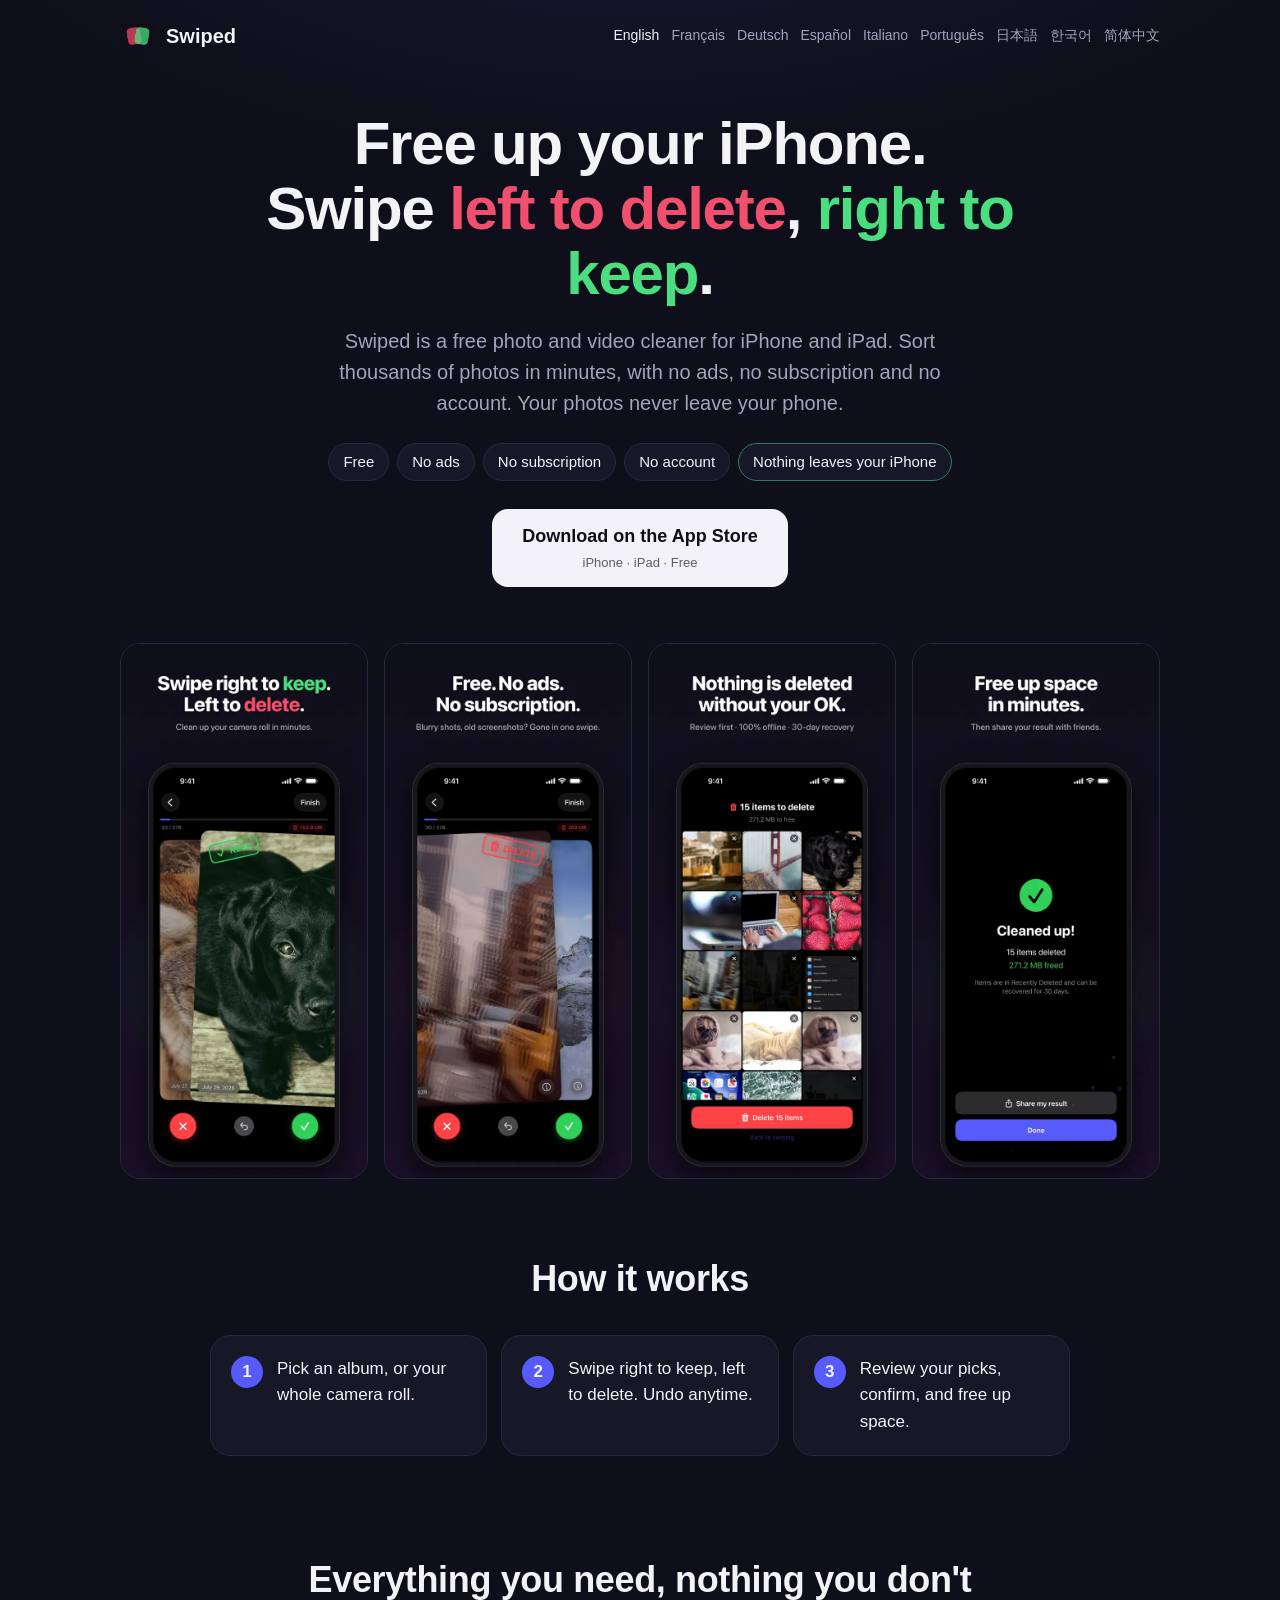
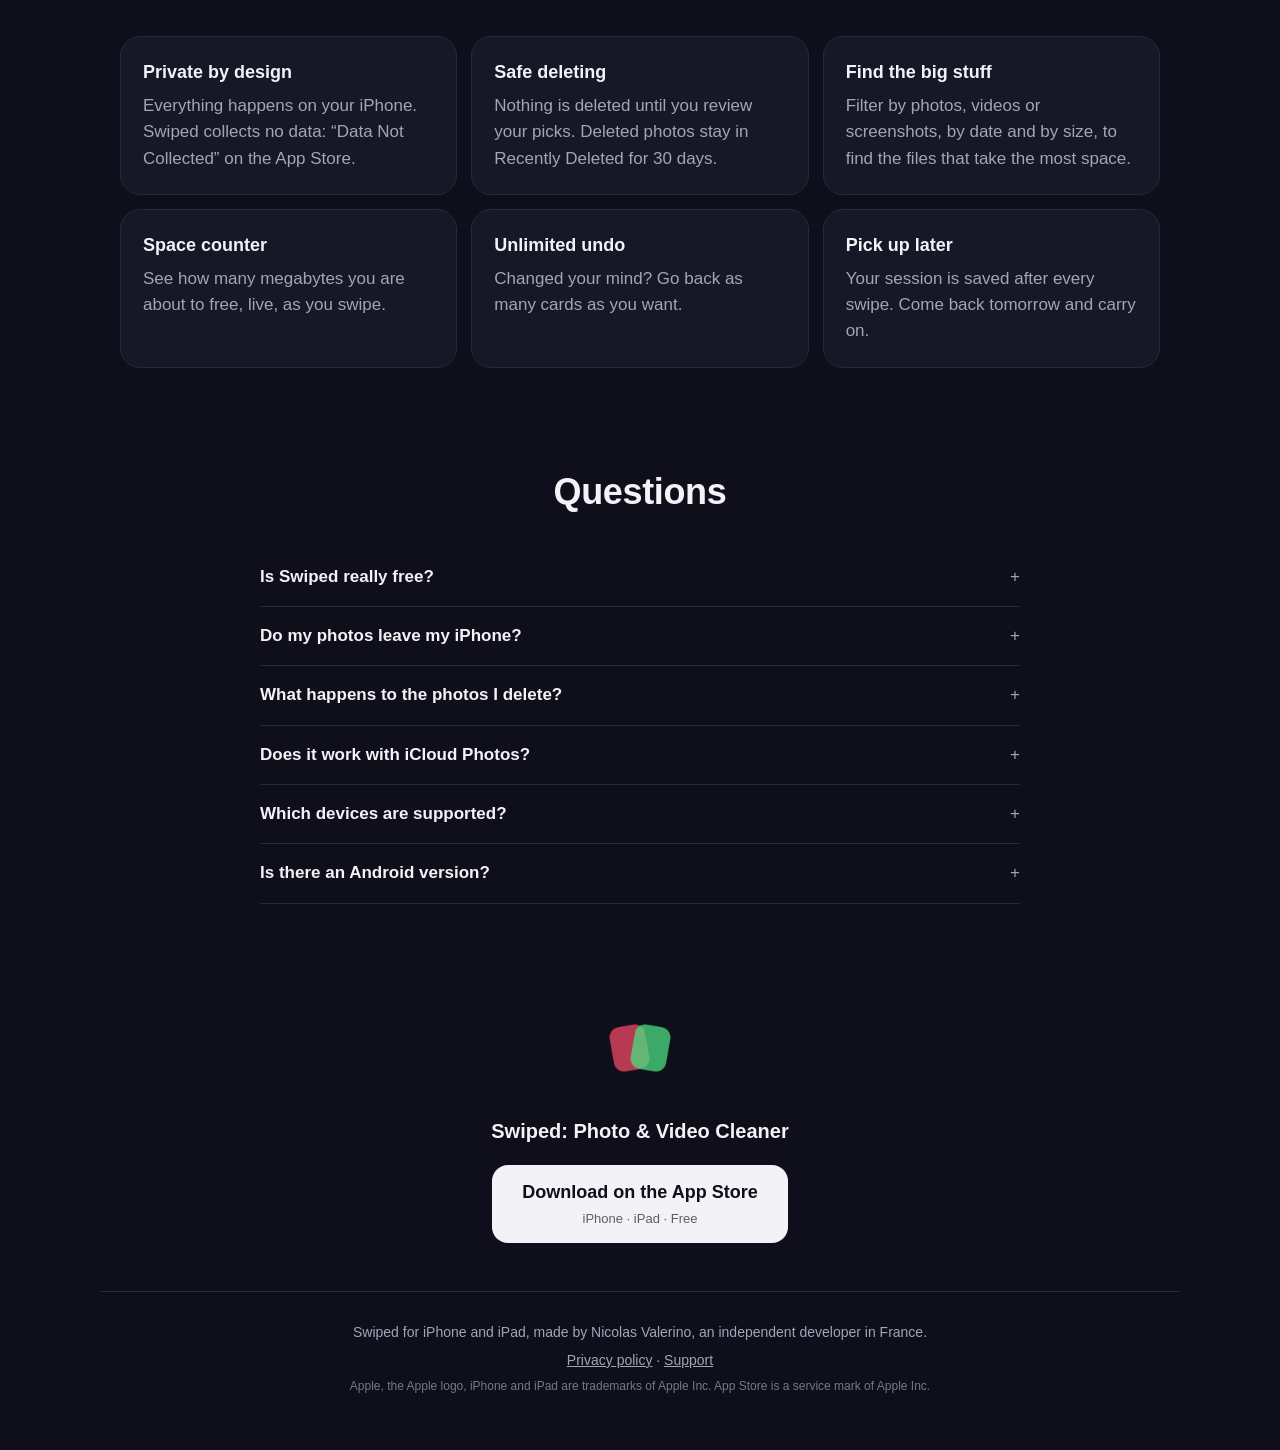
==== index.html @ c84cafde "Site de Swiped : une page en 9 langues, FAQ, données structurées, lien de campagne Co-Authored-By: C" ====
<!doctype html>
<html lang="en">
<head>
<meta charset="utf-8">
<meta name="viewport" content="width=device-width, initial-scale=1">
<title>Swiped – Free photo cleaner for iPhone. Swipe to delete, no ads</title>
<meta name="description" content="Free up iPhone storage by swiping: left to delete, right to keep. Free, no ads, no subscription, no account. Your photos never leave your iPhone.">
<link rel="canonical" href="https://nicovlr.github.io/swiped/">
<link rel="alternate" hreflang="en" href="https://nicovlr.github.io/swiped/">
<link rel="alternate" hreflang="fr" href="https://nicovlr.github.io/swiped/fr/">
<link rel="alternate" hreflang="de" href="https://nicovlr.github.io/swiped/de/">
<link rel="alternate" hreflang="es" href="https://nicovlr.github.io/swiped/es/">
<link rel="alternate" hreflang="it" href="https://nicovlr.github.io/swiped/it/">
<link rel="alternate" hreflang="pt" href="https://nicovlr.github.io/swiped/pt/">
<link rel="alternate" hreflang="ja" href="https://nicovlr.github.io/swiped/ja/">
<link rel="alternate" hreflang="ko" href="https://nicovlr.github.io/swiped/ko/">
<link rel="alternate" hreflang="zh" href="https://nicovlr.github.io/swiped/zh/">
<link rel="alternate" hreflang="x-default" href="https://nicovlr.github.io/swiped/">
<meta name="apple-itunes-app" content="app-id=6761209879">
<meta property="og:type" content="website">
<meta property="og:title" content="Swiped – Free photo cleaner for iPhone. Swipe to delete, no ads">
<meta property="og:description" content="Free up iPhone storage by swiping: left to delete, right to keep. Free, no ads, no subscription, no account. Your photos never leave your iPhone.">
<meta property="og:url" content="https://nicovlr.github.io/swiped/">
<meta property="og:image" content="https://nicovlr.github.io/swiped/img/shots/en_1_swipe_keep.webp">
<meta name="twitter:card" content="summary_large_image">
<meta name="theme-color" content="#0e0f1a">
<link rel="icon" href="img/favicon.png">
<link rel="apple-touch-icon" href="img/apple-touch-icon.png">
<link rel="stylesheet" href="style.css">
<script type="application/ld+json">{"@context": "https://schema.org", "@type": "MobileApplication", "name": "Swiped", "alternateName": "Swiped: Photo & Video Cleaner", "url": "https://nicovlr.github.io/swiped/", "description": "Free up iPhone storage by swiping: left to delete, right to keep. Free, no ads, no subscription, no account. Your photos never leave your iPhone.", "operatingSystem": "iOS 16.0 or later", "applicationCategory": "MultimediaApplication", "inLanguage": ["en", "fr", "de", "es", "it", "pt", "ja", "ko", "zh"], "installUrl": "https://apps.apple.com/app/id6761209879", "image": "https://nicovlr.github.io/swiped/img/icon-512.png", "offers": {"@type": "Offer", "price": "0", "priceCurrency": "USD"}, "author": {"@type": "Person", "name": "Nicolas Valerino"}}</script>
<script type="application/ld+json">{"@context": "https://schema.org", "@type": "FAQPage", "mainEntity": [{"@type": "Question", "name": "Is Swiped really free?", "acceptedAnswer": {"@type": "Answer", "text": "Yes. Swiping, reviewing and deleting are free, with no ads, no subscription and no account. Optional extras may come later as a one-time purchase, never as a subscription."}}, {"@type": "Question", "name": "Do my photos leave my iPhone?", "acceptedAnswer": {"@type": "Answer", "text": "No. Swiped looks at your photos on your iPhone only. It has no server and collects no data."}}, {"@type": "Question", "name": "What happens to the photos I delete?", "acceptedAnswer": {"@type": "Answer", "text": "Nothing is deleted until you confirm. iOS then moves them to Recently Deleted, where you can recover them for 30 days."}}, {"@type": "Question", "name": "Does it work with iCloud Photos?", "acceptedAnswer": {"@type": "Answer", "text": "Yes. Photos stored in iCloud show up too, and deleting a photo in Swiped deletes it everywhere, just like in the Photos app."}}, {"@type": "Question", "name": "Which devices are supported?", "acceptedAnswer": {"@type": "Answer", "text": "iPhone and iPad with iOS 16 or later, in 9 languages."}}, {"@type": "Question", "name": "Is there an Android version?", "acceptedAnswer": {"@type": "Answer", "text": "No. Swiped is made for iPhone and iPad only. Apps with a similar name on Android or elsewhere on the App Store are not related to it."}}]}</script>
</head>
<body>
<header class=top>
  <a class=brand href=""><img src="img/icon-512.png" alt="" width="36" height="36">Swiped</a>
  <nav class=langs aria-label="Language"><a href="" lang="en" aria-current=page>English</a> <a href="fr/" lang="fr">Français</a> <a href="de/" lang="de">Deutsch</a> <a href="es/" lang="es">Español</a> <a href="it/" lang="it">Italiano</a> <a href="pt/" lang="pt">Português</a> <a href="ja/" lang="ja">日本語</a> <a href="ko/" lang="ko">한국어</a> <a href="zh/" lang="zh">简体中文</a></nav>
</header>

<main>
<section class=hero>
  <div class=hero-text>
    <h1>Free up your iPhone.<br>Swipe <em class=del>left to delete</em>, <em class=keep>right to keep</em>.</h1>
    <p class=sub>Swiped is a free photo and video cleaner for iPhone and iPad. Sort thousands of photos in minutes, with no ads, no subscription and no account. Your photos never leave your phone.</p>
    <ul class=pills><li>Free</li><li>No ads</li><li>No subscription</li><li>No account</li><li>Nothing leaves your iPhone</li></ul>
    <a class=store href="https://apps.apple.com/app/apple-store/id6761209879?pt=128690377&amp;ct=site&amp;mt=8">Download on the App Store<small>iPhone · iPad · Free</small></a>
  </div>
  <div class=shots>
<img src="img/shots/en_1_swipe_keep.webp" alt="Swipe right to keep a photo" width="600" height="1304" loading="eager">
<img src="img/shots/en_2_swipe_delete.webp" alt="Swipe left to delete a photo" width="600" height="1304" loading="lazy">
<img src="img/shots/en_4_review.webp" alt="Review your picks before deleting" width="600" height="1304" loading="lazy">
<img src="img/shots/en_3_result.webp" alt="Space freed after a cleanup" width="600" height="1304" loading="lazy">
  </div>
</section>

<section class=how>
  <h2>How it works</h2>
  <ol><li><span>1</span>Pick an album, or your whole camera roll.</li><li><span>2</span>Swipe right to keep, left to delete. Undo anytime.</li><li><span>3</span>Review your picks, confirm, and free up space.</li></ol>
</section>

<section class=features>
  <h2>Everything you need, nothing you don&#x27;t</h2>
  <div class=grid><div class=feat><h3>Private by design</h3><p>Everything happens on your iPhone. Swiped collects no data: “Data Not Collected” on the App Store.</p></div><div class=feat><h3>Safe deleting</h3><p>Nothing is deleted until you review your picks. Deleted photos stay in Recently Deleted for 30 days.</p></div><div class=feat><h3>Find the big stuff</h3><p>Filter by photos, videos or screenshots, by date and by size, to find the files that take the most space.</p></div><div class=feat><h3>Space counter</h3><p>See how many megabytes you are about to free, live, as you swipe.</p></div><div class=feat><h3>Unlimited undo</h3><p>Changed your mind? Go back as many cards as you want.</p></div><div class=feat><h3>Pick up later</h3><p>Your session is saved after every swipe. Come back tomorrow and carry on.</p></div></div>
</section>

<section class=faq>
  <h2>Questions</h2>
  <details><summary>Is Swiped really free?</summary><p>Yes. Swiping, reviewing and deleting are free, with no ads, no subscription and no account. Optional extras may come later as a one-time purchase, never as a subscription.</p></details><details><summary>Do my photos leave my iPhone?</summary><p>No. Swiped looks at your photos on your iPhone only. It has no server and collects no data.</p></details><details><summary>What happens to the photos I delete?</summary><p>Nothing is deleted until you confirm. iOS then moves them to Recently Deleted, where you can recover them for 30 days.</p></details><details><summary>Does it work with iCloud Photos?</summary><p>Yes. Photos stored in iCloud show up too, and deleting a photo in Swiped deletes it everywhere, just like in the Photos app.</p></details><details><summary>Which devices are supported?</summary><p>iPhone and iPad with iOS 16 or later, in 9 languages.</p></details><details><summary>Is there an Android version?</summary><p>No. Swiped is made for iPhone and iPad only. Apps with a similar name on Android or elsewhere on the App Store are not related to it.</p></details>
</section>

<section class=cta>
  <img src="img/icon-512.png" alt="" width="96" height="96">
  <p class=cta-name>Swiped: Photo &amp; Video Cleaner</p>
  <a class=store href="https://apps.apple.com/app/apple-store/id6761209879?pt=128690377&amp;ct=site&amp;mt=8">Download on the App Store<small>iPhone · iPad · Free</small></a>
</section>
</main>

<footer>
  <p>Swiped for iPhone and iPad, made by Nicolas Valerino, an independent developer in France.</p>
  <p><a href="https://nicovlr.github.io/swipik-privacy/">Privacy policy</a> · <a href="https://nicovlr.github.io/swipik-privacy/">Support</a></p>
  <p class=legal>Apple, the Apple logo, iPhone and iPad are trademarks of Apple Inc. App Store is a service mark of Apple Inc.</p>
</footer>
</body>
</html>
---- style.css ----
/* Couleurs reprises de l'icône et des captures de l'App Store. */
:root {
  --bg: #0e0f1a;
  --bg-2: #161727;
  --line: #262840;
  --text: #f2f2f7;
  --muted: #a3a4ba;
  --keep: #4ade80;
  --del: #f0506e;
  --accent: #585bfc;
  --radius: 20px;
  color-scheme: dark;
}

* { box-sizing: border-box; }

html { -webkit-text-size-adjust: 100%; }

body {
  margin: 0;
  background: radial-gradient(1200px 600px at 50% -200px, #1d1a3a 0%, var(--bg) 60%) no-repeat, var(--bg);
  color: var(--text);
  font: 17px/1.55 -apple-system, BlinkMacSystemFont, "SF Pro Text", "Segoe UI", "Hiragino Sans",
    "Apple SD Gothic Neo", "PingFang SC", "Noto Sans", sans-serif;
}

a { color: inherit; }

main, .top, footer { max-width: 1080px; margin: 0 auto; padding: 0 20px; }

/* En-tête */
.top {
  display: flex; align-items: center; justify-content: space-between; gap: 16px;
  padding-top: 18px; padding-bottom: 18px; flex-wrap: wrap;
}
.brand { display: flex; align-items: center; gap: 10px; font-weight: 700; font-size: 20px; text-decoration: none; }
.brand img { border-radius: 9px; }
.langs { display: flex; flex-wrap: wrap; gap: 4px 12px; font-size: 14px; }
.langs a { color: var(--muted); text-decoration: none; }
.langs a:hover, .langs a[aria-current] { color: var(--text); }

/* Accroche */
.hero { text-align: center; padding: 40px 0 24px; }
h1 {
  font-size: clamp(34px, 6vw, 60px); line-height: 1.08; letter-spacing: -0.02em;
  margin: 0 auto 20px; max-width: 900px;
}
h1 em { font-style: normal; }
.keep { color: var(--keep); }
.del { color: var(--del); }
.sub { color: var(--muted); font-size: clamp(17px, 2.2vw, 20px); max-width: 680px; margin: 0 auto 24px; }

.pills { list-style: none; padding: 0; margin: 0 0 28px; display: flex; flex-wrap: wrap; justify-content: center; gap: 8px; }
.pills li {
  border: 1px solid var(--line); background: var(--bg-2); border-radius: 999px;
  padding: 6px 14px; font-size: 15px;
}
.pills li:last-child { border-color: color-mix(in srgb, var(--keep) 45%, var(--line)); }

.store {
  display: inline-flex; flex-direction: column; align-items: center; gap: 2px;
  background: var(--text); color: var(--bg); text-decoration: none; font-weight: 700; font-size: 18px;
  padding: 14px 30px; border-radius: 16px; transition: transform 0.15s ease;
}
.store small { font-weight: 500; font-size: 13px; opacity: 0.65; }
.store:hover { transform: translateY(-2px); }

/* Captures : une rangée qui défile sur téléphone, une grille sur grand écran */
.shots {
  display: grid; grid-auto-flow: column; grid-auto-columns: 62%; gap: 16px;
  overflow-x: auto; scroll-snap-type: x mandatory; margin: 44px -20px 0; padding: 0 20px 8px;
  scrollbar-width: none;
}
.shots::-webkit-scrollbar { display: none; }
.shots img {
  width: 100%; height: auto; border-radius: var(--radius); scroll-snap-align: center;
  border: 1px solid var(--line); background: var(--bg-2);
}
@media (min-width: 760px) {
  .shots { grid-auto-flow: row; grid-template-columns: repeat(4, 1fr); overflow: visible; margin: 56px 0 0; padding: 0; }
}

/* Sections */
section { padding: 48px 0; }
h2 { font-size: clamp(26px, 4vw, 36px); letter-spacing: -0.01em; text-align: center; margin: 0 0 28px; }

.how ol { list-style: none; padding: 0; margin: 0 auto; max-width: 860px; display: grid; gap: 14px; }
@media (min-width: 760px) { .how ol { grid-template-columns: repeat(3, 1fr); } }
.how li {
  background: var(--bg-2); border: 1px solid var(--line); border-radius: var(--radius);
  padding: 20px; display: flex; gap: 14px; align-items: flex-start;
}
.how li span {
  flex: none; width: 32px; height: 32px; border-radius: 50%; display: grid; place-items: center;
  background: var(--accent); font-weight: 700;
}

.grid { display: grid; gap: 14px; }
@media (min-width: 640px) { .grid { grid-template-columns: repeat(2, 1fr); } }
@media (min-width: 960px) { .grid { grid-template-columns: repeat(3, 1fr); } }
.feat { background: var(--bg-2); border: 1px solid var(--line); border-radius: var(--radius); padding: 22px; }
.feat h3 { margin: 0 0 6px; font-size: 18px; }
.feat p { margin: 0; color: var(--muted); }

.faq { max-width: 760px; margin: 0 auto; }
details { border-bottom: 1px solid var(--line); padding: 16px 0; }
summary { cursor: pointer; font-weight: 600; list-style: none; display: flex; justify-content: space-between; gap: 16px; }
summary::-webkit-details-marker { display: none; }
summary::after { content: "+"; color: var(--muted); font-weight: 400; }
details[open] summary::after { content: "–"; }
details p { color: var(--muted); margin: 10px 0 0; }

.cta { text-align: center; }
.cta > img { border-radius: 22px; }
.cta-name { font-weight: 700; font-size: 20px; margin: 12px 0 18px; }

footer { color: var(--muted); font-size: 14px; text-align: center; padding-top: 24px; padding-bottom: 48px; border-top: 1px solid var(--line); }
footer p { margin: 6px 0; }
footer .legal { font-size: 12px; opacity: 0.7; }
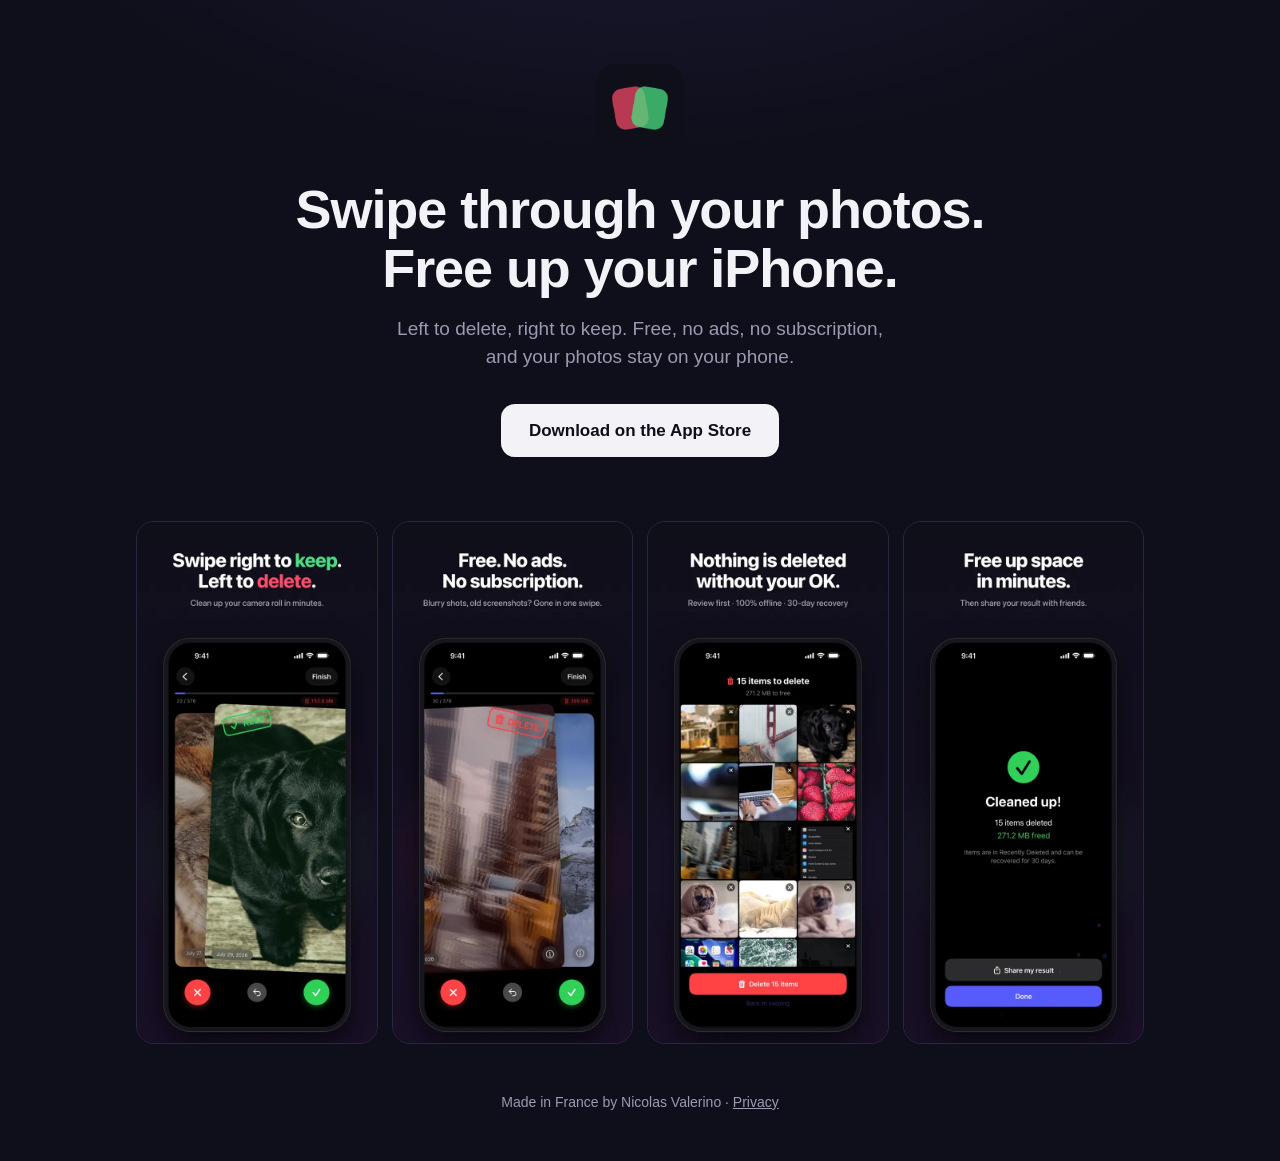
==== commit 6946e74d: "Site : langue détectée automatiquement, page réduite à l'essentiel Co-Authored-By: Claude Opus 5.5 <" ====
--- a/index.html
+++ b/index.html
@@ -3,8 +3,9 @@
 <head>
 <meta charset="utf-8">
 <meta name="viewport" content="width=device-width, initial-scale=1">
-<title>Swiped – Free photo cleaner for iPhone. Swipe to delete, no ads</title>
-<meta name="description" content="Free up iPhone storage by swiping: left to delete, right to keep. Free, no ads, no subscription, no account. Your photos never leave your iPhone.">
+<script>(function(){var s=["fr", "de", "es", "it", "pt", "ja", "ko", "zh"],q=/[?&]lang=([a-z]+)/.exec(location.search),l=q?[q[1]]:(navigator.languages||[navigator.language||""]);for(var i=0;i<l.length;i++){var c=String(l[i]).toLowerCase().split("-")[0];if(c==="en")return;if(s.indexOf(c)>-1){location.replace(c+"/");return}}})();</script>
+<title>Swiped: free photo cleaner for iPhone</title>
+<meta name="description" content="Swipe left to delete, right to keep. A free photo cleaner for iPhone and iPad, with no ads and no subscription. Your photos never leave your phone.">
 <link rel="canonical" href="https://nicovlr.github.io/swiped/">
 <link rel="alternate" hreflang="en" href="https://nicovlr.github.io/swiped/">
 <link rel="alternate" hreflang="fr" href="https://nicovlr.github.io/swiped/fr/">
@@ -18,66 +19,29 @@
 <link rel="alternate" hreflang="x-default" href="https://nicovlr.github.io/swiped/">
 <meta name="apple-itunes-app" content="app-id=6761209879">
 <meta property="og:type" content="website">
-<meta property="og:title" content="Swiped – Free photo cleaner for iPhone. Swipe to delete, no ads">
-<meta property="og:description" content="Free up iPhone storage by swiping: left to delete, right to keep. Free, no ads, no subscription, no account. Your photos never leave your iPhone.">
+<meta property="og:title" content="Swiped: free photo cleaner for iPhone">
+<meta property="og:description" content="Swipe left to delete, right to keep. A free photo cleaner for iPhone and iPad, with no ads and no subscription. Your photos never leave your phone.">
 <meta property="og:url" content="https://nicovlr.github.io/swiped/">
 <meta property="og:image" content="https://nicovlr.github.io/swiped/img/shots/en_1_swipe_keep.webp">
-<meta name="twitter:card" content="summary_large_image">
 <meta name="theme-color" content="#0e0f1a">
 <link rel="icon" href="img/favicon.png">
 <link rel="apple-touch-icon" href="img/apple-touch-icon.png">
 <link rel="stylesheet" href="style.css">
-<script type="application/ld+json">{"@context": "https://schema.org", "@type": "MobileApplication", "name": "Swiped", "alternateName": "Swiped: Photo & Video Cleaner", "url": "https://nicovlr.github.io/swiped/", "description": "Free up iPhone storage by swiping: left to delete, right to keep. Free, no ads, no subscription, no account. Your photos never leave your iPhone.", "operatingSystem": "iOS 16.0 or later", "applicationCategory": "MultimediaApplication", "inLanguage": ["en", "fr", "de", "es", "it", "pt", "ja", "ko", "zh"], "installUrl": "https://apps.apple.com/app/id6761209879", "image": "https://nicovlr.github.io/swiped/img/icon-512.png", "offers": {"@type": "Offer", "price": "0", "priceCurrency": "USD"}, "author": {"@type": "Person", "name": "Nicolas Valerino"}}</script>
-<script type="application/ld+json">{"@context": "https://schema.org", "@type": "FAQPage", "mainEntity": [{"@type": "Question", "name": "Is Swiped really free?", "acceptedAnswer": {"@type": "Answer", "text": "Yes. Swiping, reviewing and deleting are free, with no ads, no subscription and no account. Optional extras may come later as a one-time purchase, never as a subscription."}}, {"@type": "Question", "name": "Do my photos leave my iPhone?", "acceptedAnswer": {"@type": "Answer", "text": "No. Swiped looks at your photos on your iPhone only. It has no server and collects no data."}}, {"@type": "Question", "name": "What happens to the photos I delete?", "acceptedAnswer": {"@type": "Answer", "text": "Nothing is deleted until you confirm. iOS then moves them to Recently Deleted, where you can recover them for 30 days."}}, {"@type": "Question", "name": "Does it work with iCloud Photos?", "acceptedAnswer": {"@type": "Answer", "text": "Yes. Photos stored in iCloud show up too, and deleting a photo in Swiped deletes it everywhere, just like in the Photos app."}}, {"@type": "Question", "name": "Which devices are supported?", "acceptedAnswer": {"@type": "Answer", "text": "iPhone and iPad with iOS 16 or later, in 9 languages."}}, {"@type": "Question", "name": "Is there an Android version?", "acceptedAnswer": {"@type": "Answer", "text": "No. Swiped is made for iPhone and iPad only. Apps with a similar name on Android or elsewhere on the App Store are not related to it."}}]}</script>
+<script type="application/ld+json">{"@context": "https://schema.org", "@type": "MobileApplication", "name": "Swiped", "alternateName": "Swiped: Photo & Video Cleaner", "url": "https://nicovlr.github.io/swiped/", "description": "Swipe left to delete, right to keep. A free photo cleaner for iPhone and iPad, with no ads and no subscription. Your photos never leave your phone.", "operatingSystem": "iOS 16.0 or later", "applicationCategory": "MultimediaApplication", "installUrl": "https://apps.apple.com/app/id6761209879", "image": "https://nicovlr.github.io/swiped/img/icon-512.png", "offers": {"@type": "Offer", "price": "0", "priceCurrency": "USD"}, "author": {"@type": "Person", "name": "Nicolas Valerino"}}</script>
 </head>
 <body>
-<header class=top>
-  <a class=brand href=""><img src="img/icon-512.png" alt="" width="36" height="36">Swiped</a>
-  <nav class=langs aria-label="Language"><a href="" lang="en" aria-current=page>English</a> <a href="fr/" lang="fr">Français</a> <a href="de/" lang="de">Deutsch</a> <a href="es/" lang="es">Español</a> <a href="it/" lang="it">Italiano</a> <a href="pt/" lang="pt">Português</a> <a href="ja/" lang="ja">日本語</a> <a href="ko/" lang="ko">한국어</a> <a href="zh/" lang="zh">简体中文</a></nav>
-</header>
-
 <main>
-<section class=hero>
-  <div class=hero-text>
-    <h1>Free up your iPhone.<br>Swipe <em class=del>left to delete</em>, <em class=keep>right to keep</em>.</h1>
-    <p class=sub>Swiped is a free photo and video cleaner for iPhone and iPad. Sort thousands of photos in minutes, with no ads, no subscription and no account. Your photos never leave your phone.</p>
-    <ul class=pills><li>Free</li><li>No ads</li><li>No subscription</li><li>No account</li><li>Nothing leaves your iPhone</li></ul>
-    <a class=store href="https://apps.apple.com/app/apple-store/id6761209879?pt=128690377&amp;ct=site&amp;mt=8">Download on the App Store<small>iPhone · iPad · Free</small></a>
-  </div>
+  <img class=icon src="img/icon-512.png" alt="Swiped" width="88" height="88">
+  <h1>Swipe through your photos.<br>Free up your iPhone.</h1>
+  <p class=sub>Left to delete, right to keep. Free, no ads, no subscription, and your photos stay on your phone.</p>
+  <a class=store href="https://apps.apple.com/app/apple-store/id6761209879?pt=128690377&amp;ct=site&amp;mt=8">Download on the App Store</a>
   <div class=shots>
 <img src="img/shots/en_1_swipe_keep.webp" alt="Swipe right to keep a photo" width="600" height="1304" loading="eager">
-<img src="img/shots/en_2_swipe_delete.webp" alt="Swipe left to delete a photo" width="600" height="1304" loading="lazy">
-<img src="img/shots/en_4_review.webp" alt="Review your picks before deleting" width="600" height="1304" loading="lazy">
-<img src="img/shots/en_3_result.webp" alt="Space freed after a cleanup" width="600" height="1304" loading="lazy">
+<img src="img/shots/en_2_swipe_delete.webp" alt="Swipe left to delete a photo" width="600" height="1304" loading="eager">
+<img src="img/shots/en_4_review.webp" alt="Review before deleting" width="600" height="1304" loading="lazy">
+<img src="img/shots/en_3_result.webp" alt="Space freed" width="600" height="1304" loading="lazy">
   </div>
-</section>
-
-<section class=how>
-  <h2>How it works</h2>
-  <ol><li><span>1</span>Pick an album, or your whole camera roll.</li><li><span>2</span>Swipe right to keep, left to delete. Undo anytime.</li><li><span>3</span>Review your picks, confirm, and free up space.</li></ol>
-</section>
-
-<section class=features>
-  <h2>Everything you need, nothing you don&#x27;t</h2>
-  <div class=grid><div class=feat><h3>Private by design</h3><p>Everything happens on your iPhone. Swiped collects no data: “Data Not Collected” on the App Store.</p></div><div class=feat><h3>Safe deleting</h3><p>Nothing is deleted until you review your picks. Deleted photos stay in Recently Deleted for 30 days.</p></div><div class=feat><h3>Find the big stuff</h3><p>Filter by photos, videos or screenshots, by date and by size, to find the files that take the most space.</p></div><div class=feat><h3>Space counter</h3><p>See how many megabytes you are about to free, live, as you swipe.</p></div><div class=feat><h3>Unlimited undo</h3><p>Changed your mind? Go back as many cards as you want.</p></div><div class=feat><h3>Pick up later</h3><p>Your session is saved after every swipe. Come back tomorrow and carry on.</p></div></div>
-</section>
-
-<section class=faq>
-  <h2>Questions</h2>
-  <details><summary>Is Swiped really free?</summary><p>Yes. Swiping, reviewing and deleting are free, with no ads, no subscription and no account. Optional extras may come later as a one-time purchase, never as a subscription.</p></details><details><summary>Do my photos leave my iPhone?</summary><p>No. Swiped looks at your photos on your iPhone only. It has no server and collects no data.</p></details><details><summary>What happens to the photos I delete?</summary><p>Nothing is deleted until you confirm. iOS then moves them to Recently Deleted, where you can recover them for 30 days.</p></details><details><summary>Does it work with iCloud Photos?</summary><p>Yes. Photos stored in iCloud show up too, and deleting a photo in Swiped deletes it everywhere, just like in the Photos app.</p></details><details><summary>Which devices are supported?</summary><p>iPhone and iPad with iOS 16 or later, in 9 languages.</p></details><details><summary>Is there an Android version?</summary><p>No. Swiped is made for iPhone and iPad only. Apps with a similar name on Android or elsewhere on the App Store are not related to it.</p></details>
-</section>
-
-<section class=cta>
-  <img src="img/icon-512.png" alt="" width="96" height="96">
-  <p class=cta-name>Swiped: Photo &amp; Video Cleaner</p>
-  <a class=store href="https://apps.apple.com/app/apple-store/id6761209879?pt=128690377&amp;ct=site&amp;mt=8">Download on the App Store<small>iPhone · iPad · Free</small></a>
-</section>
 </main>
-
-<footer>
-  <p>Swiped for iPhone and iPad, made by Nicolas Valerino, an independent developer in France.</p>
-  <p><a href="https://nicovlr.github.io/swipik-privacy/">Privacy policy</a> · <a href="https://nicovlr.github.io/swipik-privacy/">Support</a></p>
-  <p class=legal>Apple, the Apple logo, iPhone and iPad are trademarks of Apple Inc. App Store is a service mark of Apple Inc.</p>
-</footer>
+<footer>Made in France by Nicolas Valerino · <a href="https://nicovlr.github.io/swipik-privacy/">Privacy</a></footer>
 </body>
 </html>
--- a/style.css
+++ b/style.css
@@ -1,14 +1,9 @@
 /* Couleurs reprises de l'icône et des captures de l'App Store. */
 :root {
   --bg: #0e0f1a;
-  --bg-2: #161727;
   --line: #262840;
   --text: #f2f2f7;
-  --muted: #a3a4ba;
-  --keep: #4ade80;
-  --del: #f0506e;
-  --accent: #585bfc;
-  --radius: 20px;
+  --muted: #9a9bb2;
   color-scheme: dark;
 }
 
@@ -18,102 +13,38 @@
 
 body {
   margin: 0;
-  background: radial-gradient(1200px 600px at 50% -200px, #1d1a3a 0%, var(--bg) 60%) no-repeat, var(--bg);
+  background: radial-gradient(1000px 520px at 50% -180px, #1c1a36 0%, var(--bg) 65%) no-repeat, var(--bg);
   color: var(--text);
-  font: 17px/1.55 -apple-system, BlinkMacSystemFont, "SF Pro Text", "Segoe UI", "Hiragino Sans",
+  font: 17px/1.5 -apple-system, BlinkMacSystemFont, "SF Pro Text", "Segoe UI", "Hiragino Sans",
     "Apple SD Gothic Neo", "PingFang SC", "Noto Sans", sans-serif;
+  text-align: center;
 }
 
-a { color: inherit; }
+main { max-width: 1040px; margin: 0 auto; padding: 64px 16px 40px; }
 
-main, .top, footer { max-width: 1080px; margin: 0 auto; padding: 0 20px; }
+.icon { border-radius: 20px; display: block; margin: 0 auto 28px; }
 
-/* En-tête */
-.top {
-  display: flex; align-items: center; justify-content: space-between; gap: 16px;
-  padding-top: 18px; padding-bottom: 18px; flex-wrap: wrap;
-}
-.brand { display: flex; align-items: center; gap: 10px; font-weight: 700; font-size: 20px; text-decoration: none; }
-.brand img { border-radius: 9px; }
-.langs { display: flex; flex-wrap: wrap; gap: 4px 12px; font-size: 14px; }
-.langs a { color: var(--muted); text-decoration: none; }
-.langs a:hover, .langs a[aria-current] { color: var(--text); }
+h1 { font-size: clamp(32px, 5.5vw, 54px); line-height: 1.1; letter-spacing: -0.02em; margin: 0 0 16px; }
 
-/* Accroche */
-.hero { text-align: center; padding: 40px 0 24px; }
-h1 {
-  font-size: clamp(34px, 6vw, 60px); line-height: 1.08; letter-spacing: -0.02em;
-  margin: 0 auto 20px; max-width: 900px;
-}
-h1 em { font-style: normal; }
-.keep { color: var(--keep); }
-.del { color: var(--del); }
-.sub { color: var(--muted); font-size: clamp(17px, 2.2vw, 20px); max-width: 680px; margin: 0 auto 24px; }
-
-.pills { list-style: none; padding: 0; margin: 0 0 28px; display: flex; flex-wrap: wrap; justify-content: center; gap: 8px; }
-.pills li {
-  border: 1px solid var(--line); background: var(--bg-2); border-radius: 999px;
-  padding: 6px 14px; font-size: 15px;
-}
-.pills li:last-child { border-color: color-mix(in srgb, var(--keep) 45%, var(--line)); }
+.sub { color: var(--muted); font-size: clamp(17px, 2vw, 19px); max-width: 520px; margin: 0 auto 32px; }
 
 .store {
-  display: inline-flex; flex-direction: column; align-items: center; gap: 2px;
-  background: var(--text); color: var(--bg); text-decoration: none; font-weight: 700; font-size: 18px;
-  padding: 14px 30px; border-radius: 16px; transition: transform 0.15s ease;
+  display: inline-block; background: var(--text); color: var(--bg); text-decoration: none;
+  font-weight: 600; padding: 14px 28px; border-radius: 14px;
 }
-.store small { font-weight: 500; font-size: 13px; opacity: 0.65; }
-.store:hover { transform: translateY(-2px); }
+.store:hover { opacity: 0.9; }
 
 /* Captures : une rangée qui défile sur téléphone, une grille sur grand écran */
 .shots {
-  display: grid; grid-auto-flow: column; grid-auto-columns: 62%; gap: 16px;
-  overflow-x: auto; scroll-snap-type: x mandatory; margin: 44px -20px 0; padding: 0 20px 8px;
+  display: grid; grid-auto-flow: column; grid-auto-columns: 64%; gap: 14px;
+  overflow-x: auto; scroll-snap-type: x mandatory; margin: 56px -16px 0; padding: 0 16px 4px;
   scrollbar-width: none;
 }
 .shots::-webkit-scrollbar { display: none; }
-.shots img {
-  width: 100%; height: auto; border-radius: var(--radius); scroll-snap-align: center;
-  border: 1px solid var(--line); background: var(--bg-2);
-}
+.shots img { width: 100%; height: auto; border-radius: 18px; border: 1px solid var(--line); scroll-snap-align: center; }
 @media (min-width: 760px) {
-  .shots { grid-auto-flow: row; grid-template-columns: repeat(4, 1fr); overflow: visible; margin: 56px 0 0; padding: 0; }
+  .shots { grid-auto-flow: row; grid-template-columns: repeat(4, 1fr); overflow: visible; margin: 64px 0 0; padding: 0; }
 }
 
-/* Sections */
-section { padding: 48px 0; }
-h2 { font-size: clamp(26px, 4vw, 36px); letter-spacing: -0.01em; text-align: center; margin: 0 0 28px; }
-
-.how ol { list-style: none; padding: 0; margin: 0 auto; max-width: 860px; display: grid; gap: 14px; }
-@media (min-width: 760px) { .how ol { grid-template-columns: repeat(3, 1fr); } }
-.how li {
-  background: var(--bg-2); border: 1px solid var(--line); border-radius: var(--radius);
-  padding: 20px; display: flex; gap: 14px; align-items: flex-start;
-}
-.how li span {
-  flex: none; width: 32px; height: 32px; border-radius: 50%; display: grid; place-items: center;
-  background: var(--accent); font-weight: 700;
-}
-
-.grid { display: grid; gap: 14px; }
-@media (min-width: 640px) { .grid { grid-template-columns: repeat(2, 1fr); } }
-@media (min-width: 960px) { .grid { grid-template-columns: repeat(3, 1fr); } }
-.feat { background: var(--bg-2); border: 1px solid var(--line); border-radius: var(--radius); padding: 22px; }
-.feat h3 { margin: 0 0 6px; font-size: 18px; }
-.feat p { margin: 0; color: var(--muted); }
-
-.faq { max-width: 760px; margin: 0 auto; }
-details { border-bottom: 1px solid var(--line); padding: 16px 0; }
-summary { cursor: pointer; font-weight: 600; list-style: none; display: flex; justify-content: space-between; gap: 16px; }
-summary::-webkit-details-marker { display: none; }
-summary::after { content: "+"; color: var(--muted); font-weight: 400; }
-details[open] summary::after { content: "–"; }
-details p { color: var(--muted); margin: 10px 0 0; }
-
-.cta { text-align: center; }
-.cta > img { border-radius: 22px; }
-.cta-name { font-weight: 700; font-size: 20px; margin: 12px 0 18px; }
-
-footer { color: var(--muted); font-size: 14px; text-align: center; padding-top: 24px; padding-bottom: 48px; border-top: 1px solid var(--line); }
-footer p { margin: 6px 0; }
-footer .legal { font-size: 12px; opacity: 0.7; }
+footer { color: var(--muted); font-size: 14px; padding: 8px 16px 48px; }
+footer a { color: inherit; }
